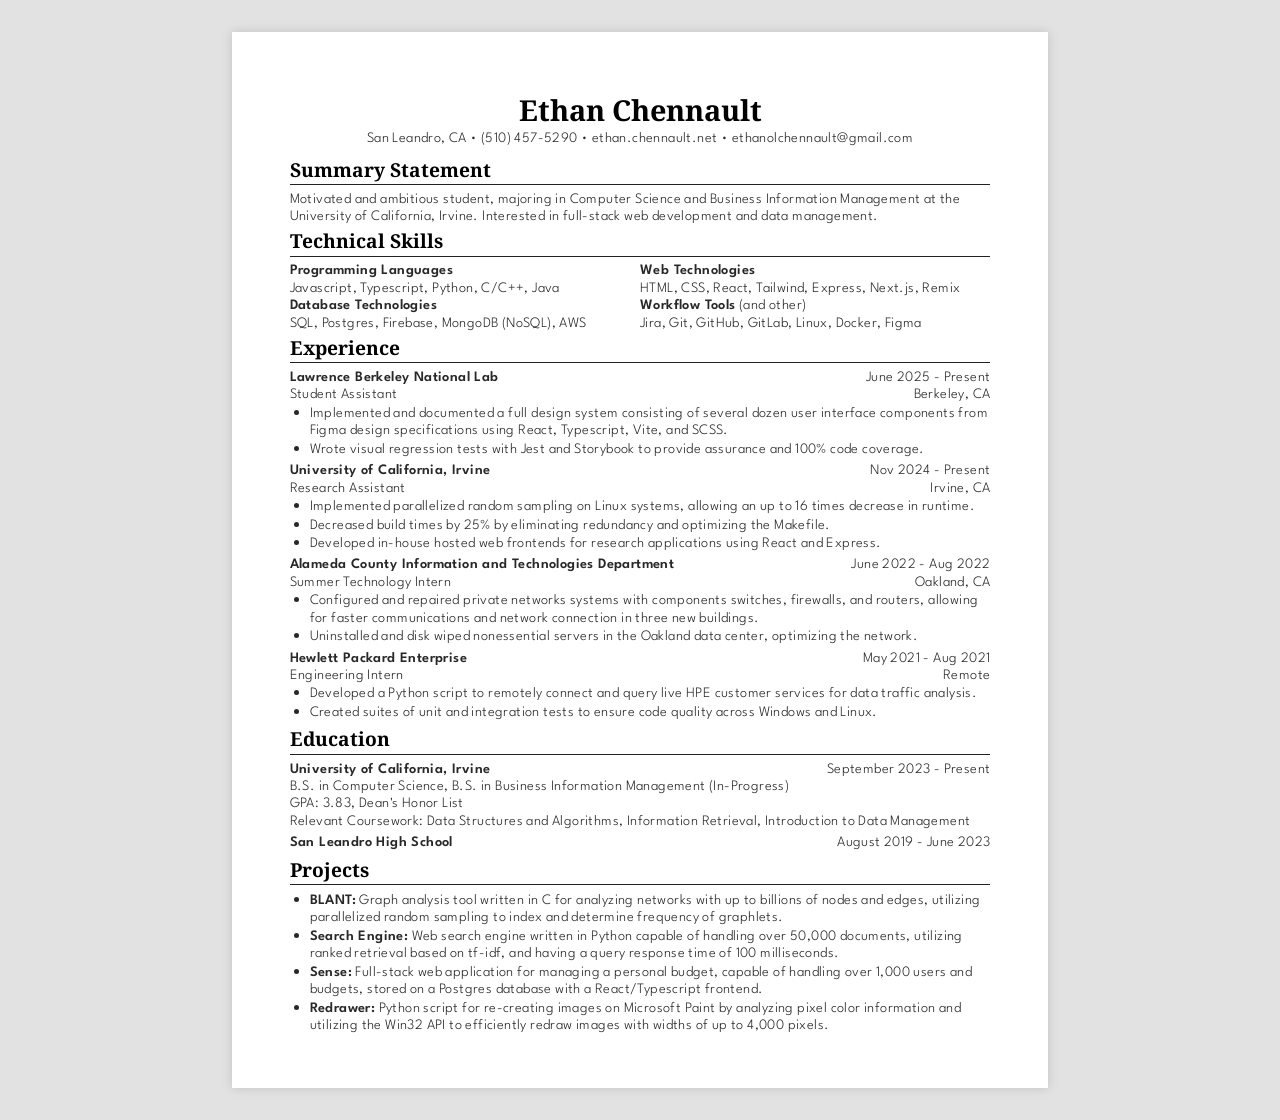
==== index.html @ 08178e6e "complete overhaul" ====
<!DOCTYPE html>
<html lang="en">
  <head>
    <meta charset="UTF-8" />
    <meta name="viewport" content="width=device-width, initial-scale=1.0" />
    <meta http-equiv="X-UA-Compatible" content="ie=edge" />
    <title>Ethan Chennault Resume</title>
    <link rel="stylesheet" href="style.css" />
    <meta name="description" content="Ethan Chennault's Resume" />
    <!-- I need some sort of metadata for myself to monitor the last time I modified -->
    <!-- I just defaulted to schema.org with JSON-LD.-->
    <script type="application/ld+json">
      {
        "@context": "https://schema.org",
        "@type": "WebPage",
        "name": "Ethan Chennault - Resume",
        "description": "Professional Resume for Ethan Chennault",
        "author": {
          "@type": "Person",
          "name": "Ethan Chennault"
        },
        "datePublished": "2025-06-08",
        "dateModified": "2025-06-08"
      }
    </script>
    <script>
      console.log(`
########################################################################################################################
########################################################################################################################
########################################################################################################################
########################################################################################################################
########################################################################################################################
###########                                                     ########################################################
##########                                                       #######################################################
##########                                                       #######################################################
##########                                                       #######################################################
##########           #################################           #######################################################
##########          ###################################          #######################################################
##########          ###################################          #######################################################
##########          ###################################          #######################################################
##########          ###################################          #######################################################
##########          ###################################          #######################################################
##########          ###################################          #######################################################
##########                                                                                                   ###########
##########                                                                                                    ##########
##########                                                                                                    ##########
##########                                                                                                    ##########
##########                                                                                                   ###########
##########          ###################################           ######################################################
##########          ###################################          #######################################################
##########          ###################################          #######################################################
##########          ###################################          #######################################################
##########          ###################################          #######################################################
##########           #################################           #############   Ethan   ###############################
##########                                                       #######################################################
##########                                                       ##################   Chennault   ######################
##########                                                       #######################################################
##########                                                       ########   ethanolchennault@gmail.com   ###############
###########                                                      #######################################################
#######################################################          #######   https://echennau.vercel.app/    #############
#######################################################          #######################################################
#######################################################          #######################################################
#######################################################          #######################################################
#######################################################          #######################################################
#######################################################           ######################################################
#######################################################                                                      ###########
#######################################################                                                       ##########
#######################################################                                                       ##########
#######################################################                                                       ##########
########################################################                                                     ###########
########################################################################################################################
########################################################################################################################
########################################################################################################################
########################################################################################################################
########################################################################################################################
`);
      console.log("Welcome to Ethan Chennault's Resume!");
    </script>
  </head>
  <body>
    <div id="resume">
      <header id="header">
        <h1>Ethan Chennault</h1>
        <p>
          San Leandro, CA • (510) 457-5290 •
          <a href="https://ethan.chennault.net" target="_blank"
            >ethan.chennault.net</a
          >
          •
          <a href="mailto:ethanolchennault@gmail.com"
            >ethanolchennault@gmail.com</a
          >
        </p>
      </header>
      <section id="summary-statement">
        <h2>Summary Statement</h2>
        <hr />
        <p>
          Motivated and ambitious student, majoring in Computer Science and
          Business Information Management at the University of California,
          Irvine. Interested in full-stack web development and data management.
        </p>
      </section>

      <section id="technical-skills">
        <h2>Technical Skills</h2>
        <hr />
        <table id="skills-table">
          <tr>
            <td>
              <b>Programming Languages</b><br />
              Javascript, Typescript, Python, C/C++, Java
            </td>
            <td>
              <b>Web Technologies </b><br />
              HTML, CSS, React, Tailwind, Express, Next.js, Remix
            </td>
          </tr>
          <tr>
            <td>
              <b>Database Technologies </b><br />
              SQL, Postgres, Firebase, MongoDB (NoSQL), AWS
            </td>
            <td>
              <b>Workflow Tools</b> (and other)<br />
              Jira, Git, GitHub, GitLab, Linux, Docker, Figma
            </td>
          </tr>
        </table>
      </section>

      <section id="experience">
        <h2>Experience</h2>
        <hr />
        <section class="experience-item">
          <div class="seperate">
            <b>Lawrence Berkeley National Lab</b>
            <span>June 2025 - Present</span>
          </div>
          <div class="seperate">
            <span>Student Assistant</span>
            <span>Berkeley, CA</span>
          </div>
          <ul>
            <li>
              Implemented and documented a full design system consisting of
              several dozen user interface components from Figma design
              specifications using React, Typescript, Vite, and SCSS.
            </li>
            <li>
              Wrote visual regression tests with Jest and Storybook to provide
              assurance and 100% code coverage.
            </li>
          </ul>
        </section>

        <section class="experience-item">
          <div class="seperate">
            <b>University of California, Irvine</b>
            <span>Nov 2024 - Present</span>
          </div>
          <div class="seperate">
            <span>Research Assistant</span>
            <span>Irvine, CA</span>
          </div>
          <ul>
            <li>
              Implemented parallelized random sampling on Linux systems,
              allowing an up to 16 times decrease in runtime.
            </li>
            <li>
              Decreased build times by 25% by eliminating redundancy and
              optimizing the Makefile.
            </li>
            <li>
              Developed in-house hosted web frontends for research applications
              using React and Express.
            </li>
          </ul>
        </section>

        <section class="experience-item">
          <div class="seperate">
            <b>Alameda County Information and Technologies Department</b>
            <span>June 2022 - Aug 2022</span>
          </div>
          <div class="seperate">
            <span>Summer Technology Intern</span>
            <span>Oakland, CA</span>
          </div>
          <ul>
            <li>
              Configured and repaired private networks systems with components
              switches, firewalls, and routers, allowing for faster
              communications and network connection in three new buildings.
            </li>
            <li>
              Uninstalled and disk wiped nonessential servers in the Oakland
              data center, optimizing the network.
            </li>
          </ul>
        </section>

        <section class="experience-item">
          <div class="seperate">
            <b>Hewlett Packard Enterprise</b>
            <span>May 2021 - Aug 2021</span>
          </div>
          <div class="seperate">
            <span class="title">Engineering Intern</span>
            <span>Remote</span>
          </div>
          <ul>
            <li>
              Developed a Python script to remotely connect and query live HPE
              customer services for data traffic analysis.
            </li>
            <li>
              Created suites of unit and integration tests to ensure code
              quality across Windows and Linux.
            </li>
          </ul>
        </section>
      </section>

      <section id="education">
        <h2>Education</h2>
        <hr />
        <section class="education-item">
          <div class="seperate">
            <b>University of California, Irvine</b>
            <span>September 2023 - Present</span>
          </div>
          <p>
            B.S. in Computer Science, B.S. in Business Information Management
            (In-Progress)
            <br />
            GPA: 3.83, Dean's Honor List
            <br />
            Relevant Coursework: Data Structures and Algorithms, Information
            Retrieval, Introduction to Data Management
          </p>
        </section>
        <section class="education-item">
          <div class="seperate">
            <b>San Leandro High School</b>
            <span>August 2019 - June 2023</span>
          </div>
        </section>
      </section>

      <section id="projects">
        <h2>Projects</h2>
        <hr />
        <ul>
          <li>
            <b>BLANT:</b> Graph analysis tool written in C for analyzing
            networks with up to billions of nodes and edges, utilizing
            parallelized random sampling to index and determine frequency of
            graphlets.
          </li>
          <li>
            <b>Search Engine:</b> Web search engine written in Python capable of
            handling over 50,000 documents, utilizing ranked retrieval based on
            tf-idf, and having a query response time of 100 milliseconds.
          </li>
          <li>
            <b>Sense:</b> Full-stack web application for managing a personal
            budget, capable of handling over 1,000 users and budgets, stored on
            a Postgres database with a React/Typescript frontend.
          </li>
          <li>
            <b>Redrawer:</b> Python script for re-creating images on Microsoft
            Paint by analyzing pixel color information and utilizing the Win32
            API to efficiently redraw images with widths of up to 4,000 pixels.
          </li>
        </ul>
      </section>

      <!-- <section id="additional">
        <h2>Additional</h2>
        <hr />
        <p>
          <b>Languages:</b> English (Native), Mandarin (Conversational)
          <br />
          <b>GitHub:</b> https://github.com/3than0ls
          <br />
          <b>Extracurriculars:</b> VP of Membership Development at Sigep, Cal
          Beta Alpha, volunteering at San Leandro Food Pantry
        </p>
      </section> -->
    </div>
  </body>
</html>
---- style.css ----
@font-face {
  font-family: "League Spartan";
  src: url("./fonts/LeagueSpartan-VariableFont_wght.ttf") format("truetype");
  font-weight: 100 900; /* Variable range */
  font-style: normal;
}

@font-face {
  font-family: "Noto Serif";
  src: url("./fonts/NotoSerif-VariableFont_wdth,wght.ttf") format("truetype");
  font-weight: 100 900; /* Variable range */
  font-style: normal;
}

*,
*::before,
*::after {
  margin: 0;
  padding: 0;
  border: 0;
  box-sizing: border-box;
  text-decoration: none;
}

body {
  display: flex;
  justify-content: center;
  width: 100%;
  height: 100%;
  background: #e2e2e2;
  -webkit-font-smoothing: antialiased;
  -moz-osx-font-smoothing: grayscale;
  text-rendering: optimizeLegibility;
}

/* Typography */
h1 {
  font-size: 1.8rem;
  font-family: "Noto Serif", serif;
}

h2 {
  font-size: 1.2rem;
  font-family: "Noto Serif", serif;
}

h3 {
  font-family: "League Spartan", sans-serif;
  line-height: 1.2;
  font-weight: 600;
}

b,
p,
ul,
li,
span,
table {
  font-size: 0.9rem;
  line-height: 1.09rem;
  letter-spacing: 0.4px;
  font-weight: 300;
  font-family: "League Spartan", sans-serif;
  color: #282828;
}

b {
  font-weight: 600;
}

ul {
  padding-left: 20px;
}

::marker {
  font-size: 1.25rem;
}

a {
  color: inherit;
  text-decoration: none;
}

/* Layout */
header {
  text-align: center;
  margin-bottom: 0.5rem;
  display: flex;
  flex-direction: column;
  gap: 0.1rem;
}

section {
  margin-bottom: 0.1rem;
}

hr {
  margin-top: 0.1rem;
  margin-bottom: 0.35rem;
  border: none;
  border-bottom: 1px solid #222;
}

.seperate {
  display: flex;
  justify-content: space-between;
  align-items: center;
  color: black;
}

.education-item,
.experience-item {
  margin-bottom: 0.25rem;
}

#skills-table {
  width: 100%;
  border-collapse: collapse;
  table-layout: fixed; /* Ensures equal column widths */
}

#skills-table td {
  width: 50%;
  vertical-align: top;
  padding: 0;
}

#resume {
  width: 8.5in;
  height: 11in;
  background: white;
  margin: 2rem auto;
  background: white;
  padding: 0.6in;
  box-shadow: 0 0 10px rgba(0, 0, 0, 0.15);
  overflow: hidden;
}

/* Print styles */
@page {
  size: 8.5in 11in;
  margin: 0;
}

@media print {
  body {
    margin: 0;
    padding: 0;
  }

  #resume {
    margin: 0;
    box-shadow: none;
    page-break-after: always;
  }
}
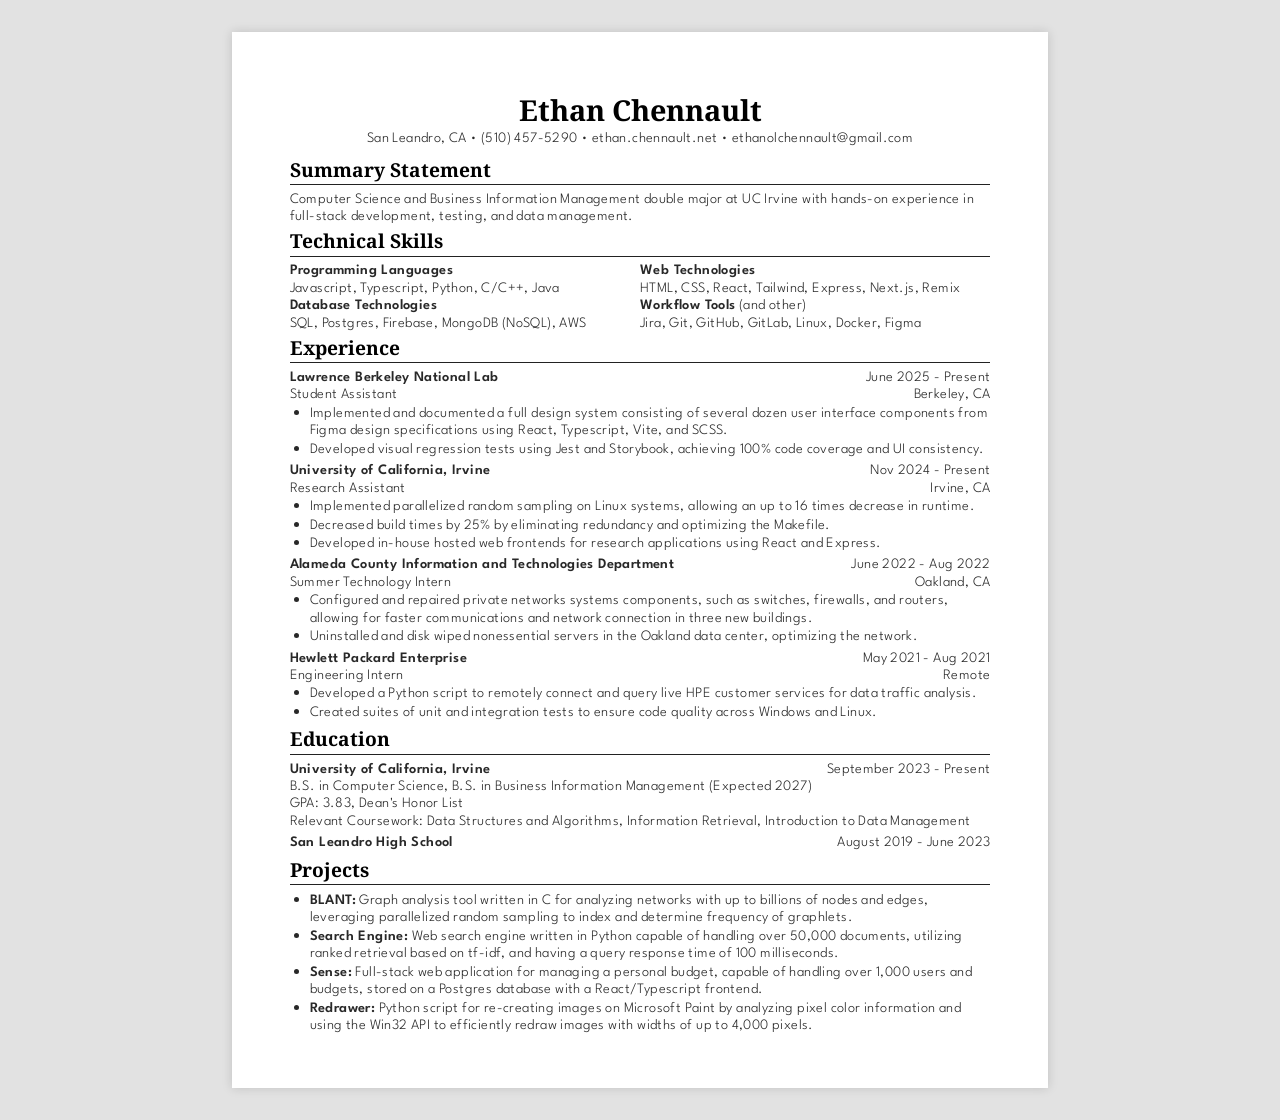
==== commit 712c4ebc: "updated" ====
--- a/index.html
+++ b/index.html
@@ -96,9 +96,9 @@
         <h2>Summary Statement</h2>
         <hr />
         <p>
-          Motivated and ambitious student, majoring in Computer Science and
-          Business Information Management at the University of California,
-          Irvine. Interested in full-stack web development and data management.
+          Computer Science and Business Information Management double major at
+          UC Irvine with hands-on experience in full-stack development, testing,
+          and data management.
         </p>
       </section>
 
@@ -148,8 +148,8 @@
               specifications using React, Typescript, Vite, and SCSS.
             </li>
             <li>
-              Wrote visual regression tests with Jest and Storybook to provide
-              assurance and 100% code coverage.
+              Developed visual regression tests using Jest and Storybook,
+              achieving 100% code coverage and UI consistency.
             </li>
           </ul>
         </section>
@@ -190,8 +190,8 @@
           </div>
           <ul>
             <li>
-              Configured and repaired private networks systems with components
-              switches, firewalls, and routers, allowing for faster
+              Configured and repaired private networks systems components, such
+              as switches, firewalls, and routers, allowing for faster
               communications and network connection in three new buildings.
             </li>
             <li>
@@ -233,7 +233,7 @@
           </div>
           <p>
             B.S. in Computer Science, B.S. in Business Information Management
-            (In-Progress)
+            (Expected 2027)
             <br />
             GPA: 3.83, Dean's Honor List
             <br />
@@ -255,7 +255,7 @@
         <ul>
           <li>
             <b>BLANT:</b> Graph analysis tool written in C for analyzing
-            networks with up to billions of nodes and edges, utilizing
+            networks with up to billions of nodes and edges, leveraging
             parallelized random sampling to index and determine frequency of
             graphlets.
           </li>
@@ -271,24 +271,11 @@
           </li>
           <li>
             <b>Redrawer:</b> Python script for re-creating images on Microsoft
-            Paint by analyzing pixel color information and utilizing the Win32
-            API to efficiently redraw images with widths of up to 4,000 pixels.
+            Paint by analyzing pixel color information and using the Win32 API
+            to efficiently redraw images with widths of up to 4,000 pixels.
           </li>
         </ul>
       </section>
-
-      <!-- <section id="additional">
-        <h2>Additional</h2>
-        <hr />
-        <p>
-          <b>Languages:</b> English (Native), Mandarin (Conversational)
-          <br />
-          <b>GitHub:</b> https://github.com/3than0ls
-          <br />
-          <b>Extracurriculars:</b> VP of Membership Development at Sigep, Cal
-          Beta Alpha, volunteering at San Leandro Food Pantry
-        </p>
-      </section> -->
     </div>
   </body>
 </html>
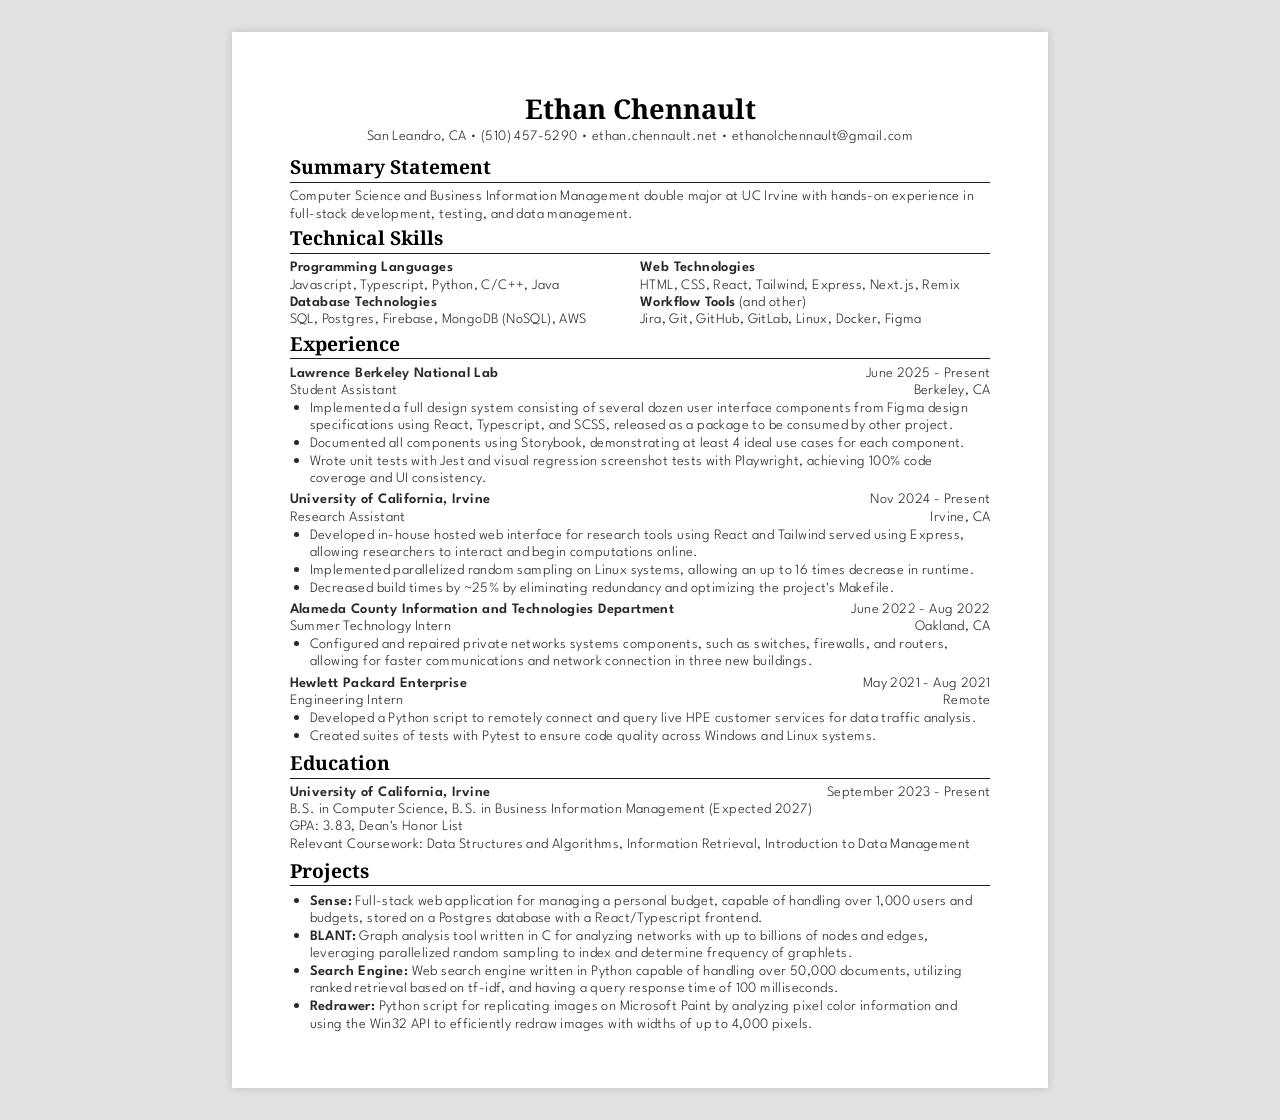
==== commit 910db557: "updated experience, removed high school" ====
--- a/index.html
+++ b/index.html
@@ -143,12 +143,15 @@
           </div>
           <ul>
             <li>
-              Implemented and documented a full design system consisting of
+              Implemented a full design system consisting of
               several dozen user interface components from Figma design
-              specifications using React, Typescript, Vite, and SCSS.
-            </li>
-            <li>
-              Developed visual regression tests using Jest and Storybook,
+              specifications using React, Typescript, and SCSS, released as a package to be consumed by other project.
+            </li>
+            <li>
+              Documented all components using Storybook, demonstrating at least 4 ideal use cases for each component.
+            </li>
+            <li>
+              Wrote unit tests with Jest and visual regression screenshot tests with Playwright,
               achieving 100% code coverage and UI consistency.
             </li>
           </ul>
@@ -165,16 +168,17 @@
           </div>
           <ul>
             <li>
+              Developed in-house hosted web interface for research tools
+              using React and Tailwind served using Express, allowing 
+              researchers to interact and begin computations online.
+            </li>
+            <li>
               Implemented parallelized random sampling on Linux systems,
               allowing an up to 16 times decrease in runtime.
             </li>
             <li>
-              Decreased build times by 25% by eliminating redundancy and
-              optimizing the Makefile.
-            </li>
-            <li>
-              Developed in-house hosted web frontends for research applications
-              using React and Express.
+              Decreased build times by ~25% by eliminating redundancy and
+              optimizing the project's Makefile.
             </li>
           </ul>
         </section>
@@ -194,10 +198,6 @@
               as switches, firewalls, and routers, allowing for faster
               communications and network connection in three new buildings.
             </li>
-            <li>
-              Uninstalled and disk wiped nonessential servers in the Oakland
-              data center, optimizing the network.
-            </li>
           </ul>
         </section>
 
@@ -216,8 +216,8 @@
               customer services for data traffic analysis.
             </li>
             <li>
-              Created suites of unit and integration tests to ensure code
-              quality across Windows and Linux.
+              Created suites of tests with Pytest to ensure code
+              quality across Windows and Linux systems.
             </li>
           </ul>
         </section>
@@ -241,18 +241,23 @@
             Retrieval, Introduction to Data Management
           </p>
         </section>
-        <section class="education-item">
+        <!-- <section class="education-item">
           <div class="seperate">
             <b>San Leandro High School</b>
             <span>August 2019 - June 2023</span>
           </div>
-        </section>
+        </section> -->
       </section>
 
       <section id="projects">
         <h2>Projects</h2>
         <hr />
         <ul>
+          <li>
+            <b>Sense:</b> Full-stack web application for managing a personal
+            budget, capable of handling over 1,000 users and budgets, stored on
+            a Postgres database with a React/Typescript frontend.
+          </li>
           <li>
             <b>BLANT:</b> Graph analysis tool written in C for analyzing
             networks with up to billions of nodes and edges, leveraging
@@ -265,12 +270,7 @@
             tf-idf, and having a query response time of 100 milliseconds.
           </li>
           <li>
-            <b>Sense:</b> Full-stack web application for managing a personal
-            budget, capable of handling over 1,000 users and budgets, stored on
-            a Postgres database with a React/Typescript frontend.
-          </li>
-          <li>
-            <b>Redrawer:</b> Python script for re-creating images on Microsoft
+            <b>Redrawer:</b> Python script for replicating images on Microsoft
             Paint by analyzing pixel color information and using the Win32 API
             to efficiently redraw images with widths of up to 4,000 pixels.
           </li>
--- a/style.css
+++ b/style.css
@@ -1,14 +1,16 @@
 @font-face {
   font-family: "League Spartan";
   src: url("./fonts/LeagueSpartan-VariableFont_wght.ttf") format("truetype");
-  font-weight: 100 900; /* Variable range */
+  font-weight: 100 900;
+  /* Variable range */
   font-style: normal;
 }
 
 @font-face {
   font-family: "Noto Serif";
   src: url("./fonts/NotoSerif-VariableFont_wdth,wght.ttf") format("truetype");
-  font-weight: 100 900; /* Variable range */
+  font-weight: 100 900;
+  /* Variable range */
   font-style: normal;
 }
 
@@ -35,7 +37,7 @@
 
 /* Typography */
 h1 {
-  font-size: 1.8rem;
+  font-size: 1.7rem;
   font-family: "Noto Serif", serif;
 }
 
@@ -57,7 +59,7 @@
 span,
 table {
   font-size: 0.9rem;
-  line-height: 1.09rem;
+  line-height: 1.07rem;
   letter-spacing: 0.4px;
   font-weight: 300;
   font-family: "League Spartan", sans-serif;
@@ -116,7 +118,8 @@
 #skills-table {
   width: 100%;
   border-collapse: collapse;
-  table-layout: fixed; /* Ensures equal column widths */
+  table-layout: fixed;
+  /* Ensures equal column widths */
 }
 
 #skills-table td {
@@ -153,4 +156,4 @@
     box-shadow: none;
     page-break-after: always;
   }
-}
+}
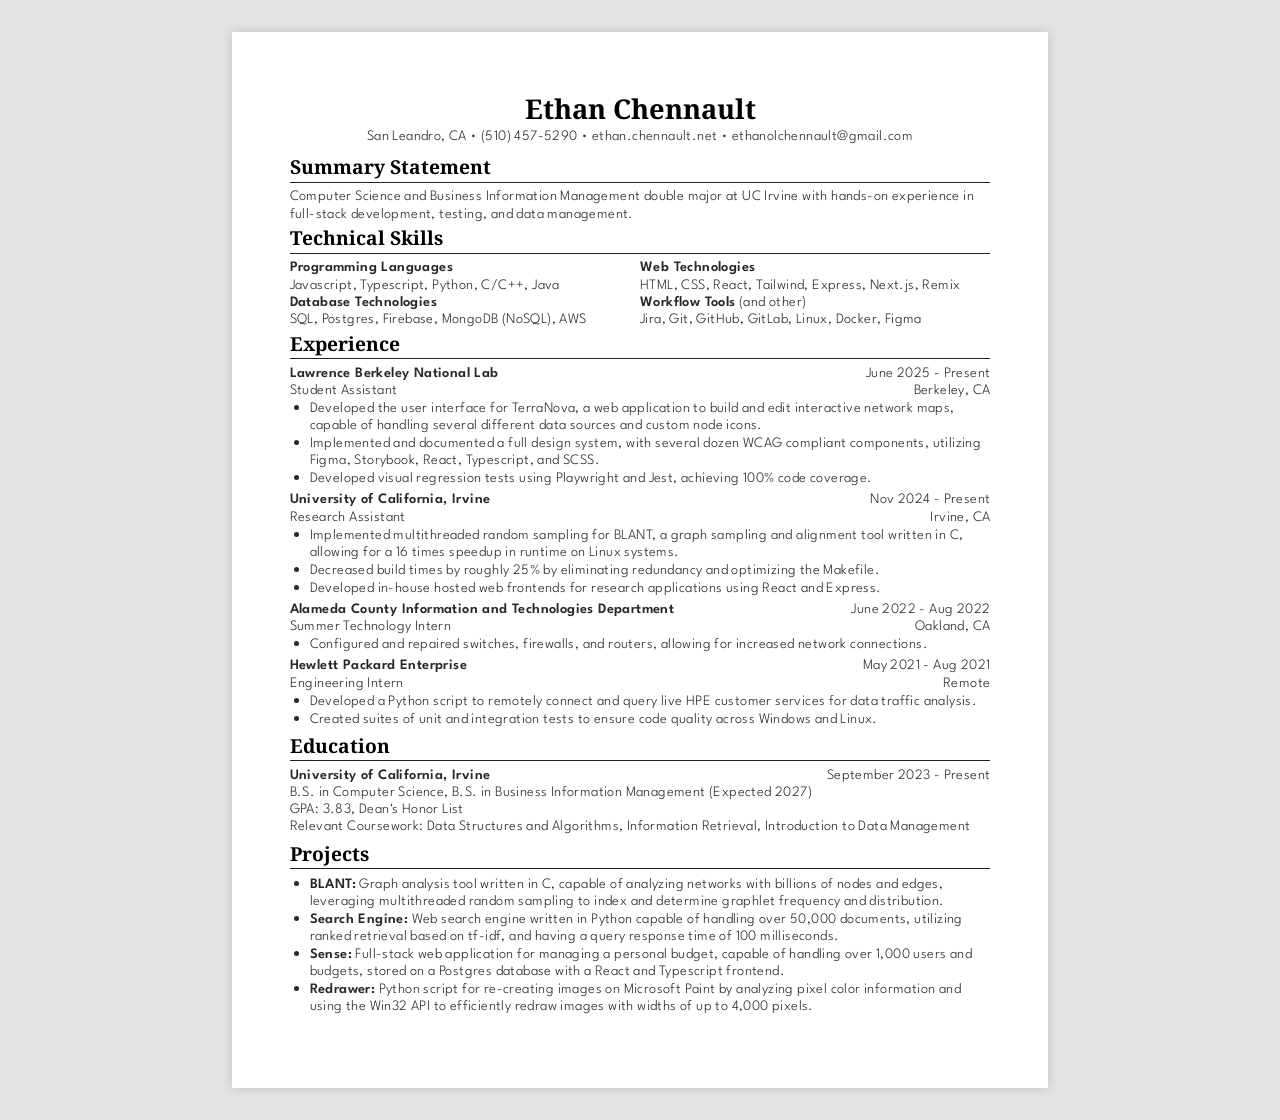
==== commit d603574a: "updated" ====
--- a/index.html
+++ b/index.html
@@ -143,16 +143,18 @@
           </div>
           <ul>
             <li>
-              Implemented a full design system consisting of
-              several dozen user interface components from Figma design
-              specifications using React, Typescript, and SCSS, released as a package to be consumed by other project.
-            </li>
-            <li>
-              Documented all components using Storybook, demonstrating at least 4 ideal use cases for each component.
-            </li>
-            <li>
-              Wrote unit tests with Jest and visual regression screenshot tests with Playwright,
-              achieving 100% code coverage and UI consistency.
+              Developed the user interface for TerraNova, a web application to
+              build and edit interactive network maps, capable of handling
+              several different data sources and custom node icons.
+            </li>
+            <li>
+              Implemented and documented a full design system, with several
+              dozen WCAG compliant components, utilizing Figma, Storybook,
+              React, Typescript, and SCSS.
+            </li>
+            <li>
+              Developed visual regression tests using Playwright and Jest,
+              achieving 100% code coverage.
             </li>
           </ul>
         </section>
@@ -168,17 +170,17 @@
           </div>
           <ul>
             <li>
-              Developed in-house hosted web interface for research tools
-              using React and Tailwind served using Express, allowing 
-              researchers to interact and begin computations online.
-            </li>
-            <li>
-              Implemented parallelized random sampling on Linux systems,
-              allowing an up to 16 times decrease in runtime.
-            </li>
-            <li>
-              Decreased build times by ~25% by eliminating redundancy and
-              optimizing the project's Makefile.
+              Implemented multithreaded random sampling for BLANT, a graph
+              sampling and alignment tool written in C, allowing for a 16 times
+              speedup in runtime on Linux systems.
+            </li>
+            <li>
+              Decreased build times by roughly 25% by eliminating redundancy and
+              optimizing the Makefile.
+            </li>
+            <li>
+              Developed in-house hosted web frontends for research applications
+              using React and Express.
             </li>
           </ul>
         </section>
@@ -194,10 +196,13 @@
           </div>
           <ul>
             <li>
-              Configured and repaired private networks systems components, such
-              as switches, firewalls, and routers, allowing for faster
-              communications and network connection in three new buildings.
-            </li>
+              Configured and repaired switches, firewalls, and routers, allowing
+              for increased network connections.
+            </li>
+            <!-- <li>
+              Uninstalled and disk wiped nonessential servers in the Oakland
+              data center, optimizing the network.
+            </li> -->
           </ul>
         </section>
 
@@ -216,8 +221,8 @@
               customer services for data traffic analysis.
             </li>
             <li>
-              Created suites of tests with Pytest to ensure code
-              quality across Windows and Linux systems.
+              Created suites of unit and integration tests to ensure code
+              quality across Windows and Linux.
             </li>
           </ul>
         </section>
@@ -254,15 +259,10 @@
         <hr />
         <ul>
           <li>
-            <b>Sense:</b> Full-stack web application for managing a personal
-            budget, capable of handling over 1,000 users and budgets, stored on
-            a Postgres database with a React/Typescript frontend.
-          </li>
-          <li>
-            <b>BLANT:</b> Graph analysis tool written in C for analyzing
-            networks with up to billions of nodes and edges, leveraging
-            parallelized random sampling to index and determine frequency of
-            graphlets.
+            <b>BLANT:</b> Graph analysis tool written in C, capable of analyzing
+            networks with billions of nodes and edges, leveraging multithreaded
+            random sampling to index and determine graphlet frequency and
+            distribution.
           </li>
           <li>
             <b>Search Engine:</b> Web search engine written in Python capable of
@@ -270,7 +270,12 @@
             tf-idf, and having a query response time of 100 milliseconds.
           </li>
           <li>
-            <b>Redrawer:</b> Python script for replicating images on Microsoft
+            <b>Sense:</b> Full-stack web application for managing a personal
+            budget, capable of handling over 1,000 users and budgets, stored on
+            a Postgres database with a React and Typescript frontend.
+          </li>
+          <li>
+            <b>Redrawer:</b> Python script for re-creating images on Microsoft
             Paint by analyzing pixel color information and using the Win32 API
             to efficiently redraw images with widths of up to 4,000 pixels.
           </li>
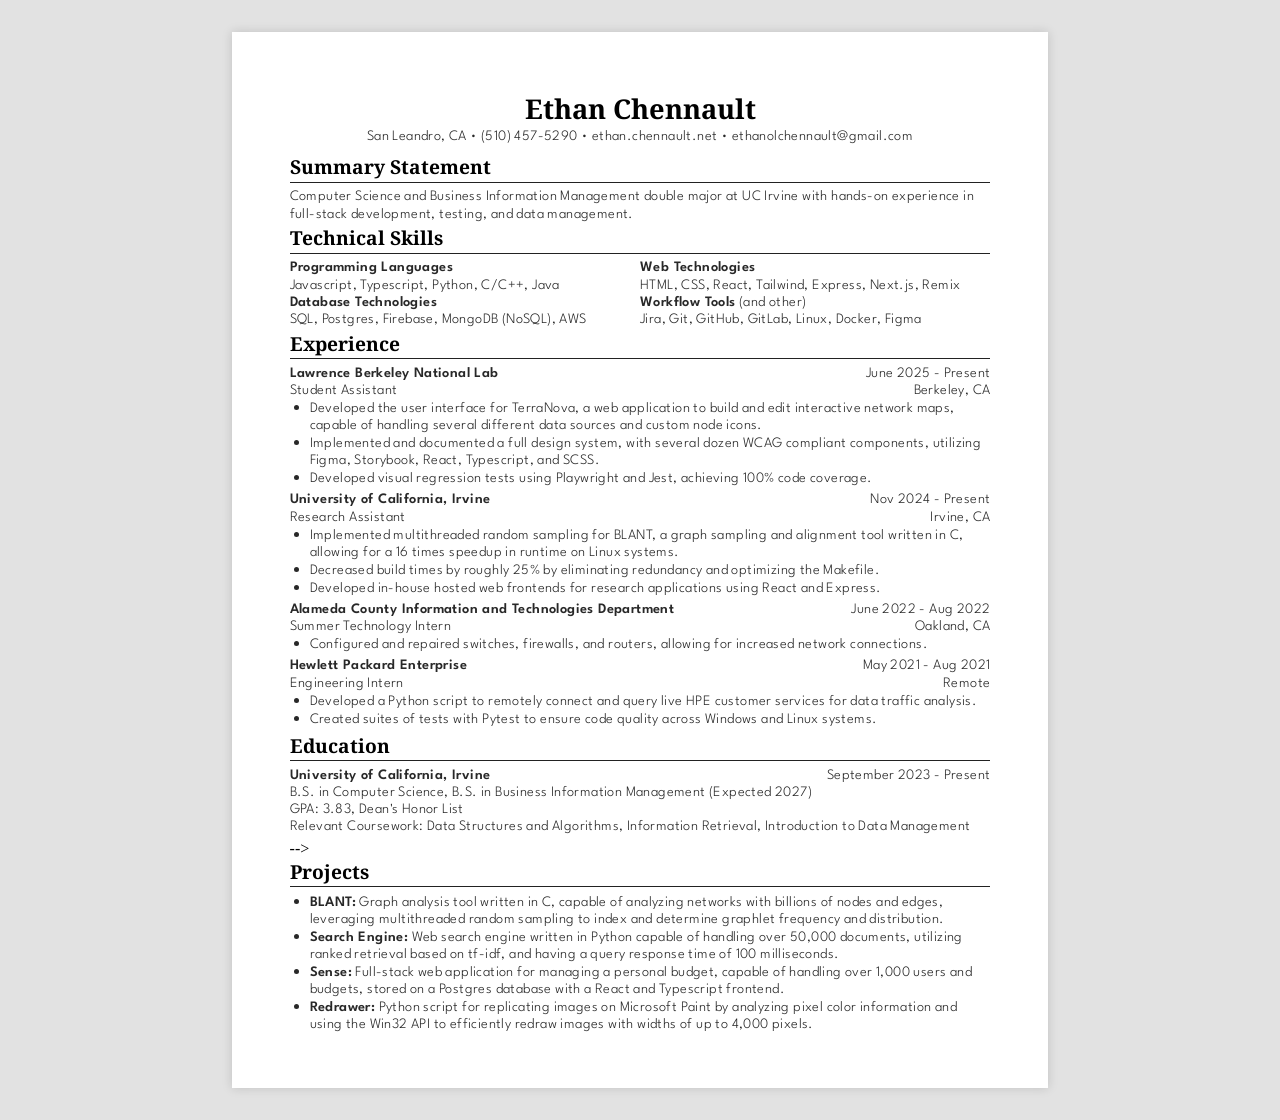
==== commit 6d9a3d64: "Merge branch 'master' of https://github.com/3than0ls/resume" ====
--- a/index.html
+++ b/index.html
@@ -221,8 +221,8 @@
               customer services for data traffic analysis.
             </li>
             <li>
-              Created suites of unit and integration tests to ensure code
-              quality across Windows and Linux.
+              Created suites of tests with Pytest to ensure code
+              quality across Windows and Linux systems.
             </li>
           </ul>
         </section>
@@ -247,10 +247,12 @@
           </p>
         </section>
         <!-- <section class="education-item">
+        <!-- <section class="education-item">
           <div class="seperate">
             <b>San Leandro High School</b>
             <span>August 2019 - June 2023</span>
           </div>
+        </section> -->
         </section> -->
       </section>
 
@@ -275,7 +277,7 @@
             a Postgres database with a React and Typescript frontend.
           </li>
           <li>
-            <b>Redrawer:</b> Python script for re-creating images on Microsoft
+            <b>Redrawer:</b> Python script for replicating images on Microsoft
             Paint by analyzing pixel color information and using the Win32 API
             to efficiently redraw images with widths of up to 4,000 pixels.
           </li>
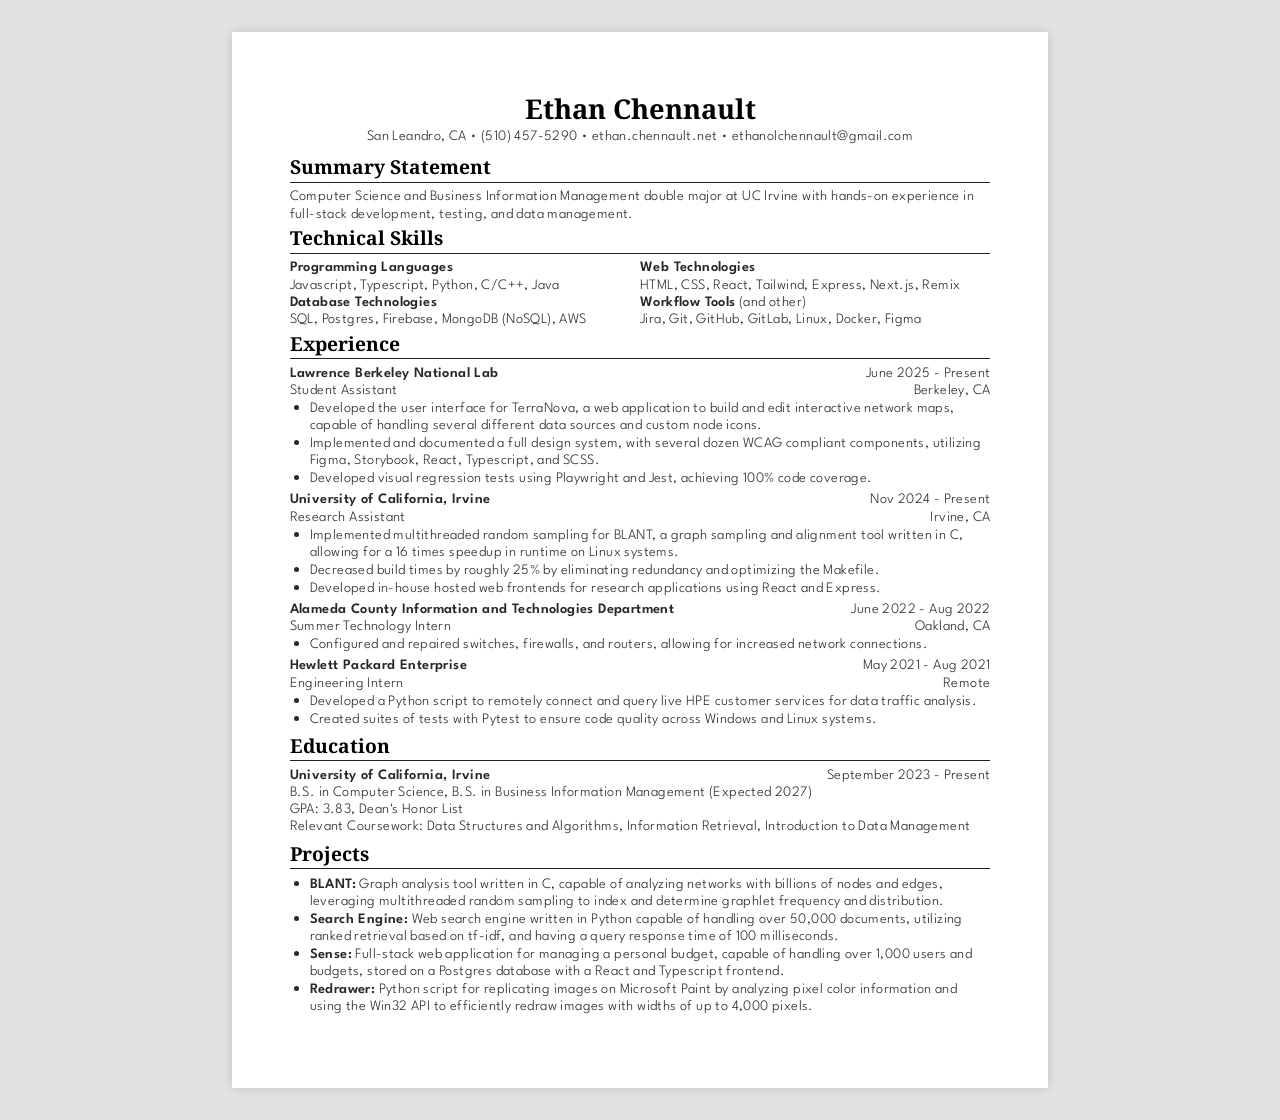
==== commit 29d1be32: "fix" ====
--- a/index.html
+++ b/index.html
@@ -247,13 +247,12 @@
           </p>
         </section>
         <!-- <section class="education-item">
-        <!-- <section class="education-item">
           <div class="seperate">
             <b>San Leandro High School</b>
             <span>August 2019 - June 2023</span>
           </div>
         </section> -->
-        </section> -->
+        </section>
       </section>
 
       <section id="projects">
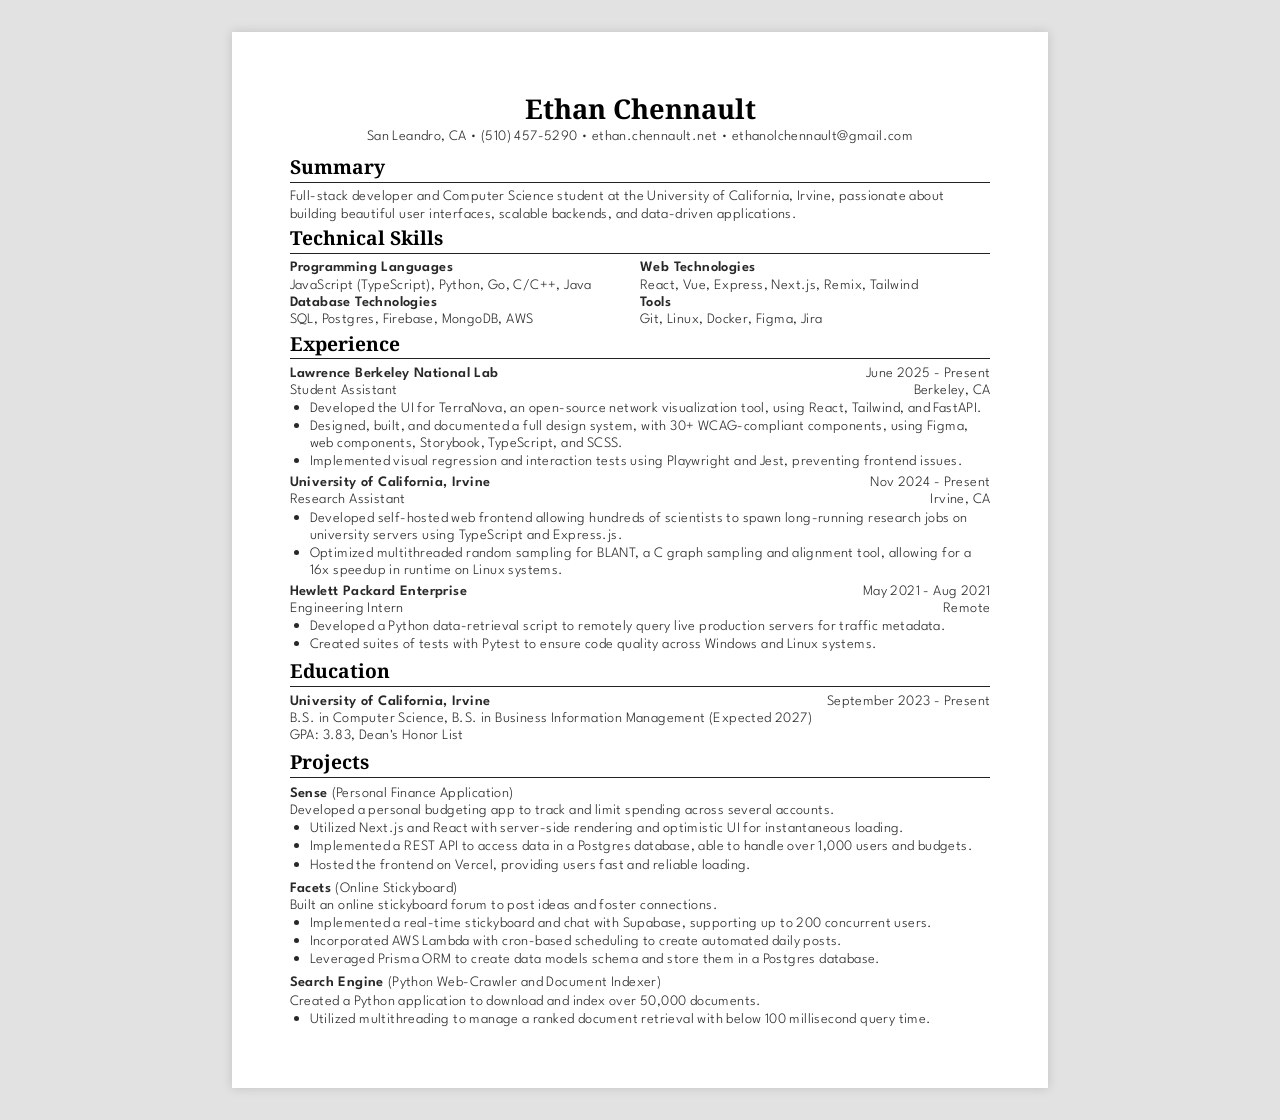
==== commit aeb8a72b: "updated" ====
--- a/index.html
+++ b/index.html
@@ -93,12 +93,12 @@
         </p>
       </header>
       <section id="summary-statement">
-        <h2>Summary Statement</h2>
+        <h2>Summary</h2>
         <hr />
         <p>
-          Computer Science and Business Information Management double major at
-          UC Irvine with hands-on experience in full-stack development, testing,
-          and data management.
+          Full-stack developer and Computer Science student at the University of
+          California, Irvine, passionate about building beautiful user
+          interfaces, scalable backends, and data-driven applications.
         </p>
       </section>
 
@@ -109,21 +109,21 @@
           <tr>
             <td>
               <b>Programming Languages</b><br />
-              Javascript, Typescript, Python, C/C++, Java
+              JavaScript (TypeScript), Python, Go, C/C++, Java
             </td>
             <td>
               <b>Web Technologies </b><br />
-              HTML, CSS, React, Tailwind, Express, Next.js, Remix
+              React, Vue, Express, Next.js, Remix, Tailwind
             </td>
           </tr>
           <tr>
             <td>
               <b>Database Technologies </b><br />
-              SQL, Postgres, Firebase, MongoDB (NoSQL), AWS
+              SQL, Postgres, Firebase, MongoDB, AWS
             </td>
             <td>
-              <b>Workflow Tools</b> (and other)<br />
-              Jira, Git, GitHub, GitLab, Linux, Docker, Figma
+              <b>Tools</b><br />
+              Git, Linux, Docker, Figma, Jira
             </td>
           </tr>
         </table>
@@ -143,18 +143,17 @@
           </div>
           <ul>
             <li>
-              Developed the user interface for TerraNova, a web application to
-              build and edit interactive network maps, capable of handling
-              several different data sources and custom node icons.
-            </li>
-            <li>
-              Implemented and documented a full design system, with several
-              dozen WCAG compliant components, utilizing Figma, Storybook,
-              React, Typescript, and SCSS.
-            </li>
-            <li>
-              Developed visual regression tests using Playwright and Jest,
-              achieving 100% code coverage.
+              Developed the UI for TerraNova, an open-source network
+              visualization tool, using React, Tailwind, and FastAPI.
+            </li>
+            <li>
+              Designed, built, and documented a full design system, with 30+
+              WCAG-compliant components, using Figma, web components, Storybook,
+              TypeScript, and SCSS.
+            </li>
+            <li>
+              Implemented visual regression and interaction tests using
+              Playwright and Jest, preventing frontend issues.
             </li>
           </ul>
         </section>
@@ -170,22 +169,19 @@
           </div>
           <ul>
             <li>
-              Implemented multithreaded random sampling for BLANT, a graph
-              sampling and alignment tool written in C, allowing for a 16 times
-              speedup in runtime on Linux systems.
-            </li>
-            <li>
-              Decreased build times by roughly 25% by eliminating redundancy and
-              optimizing the Makefile.
-            </li>
-            <li>
-              Developed in-house hosted web frontends for research applications
-              using React and Express.
-            </li>
-          </ul>
-        </section>
-
-        <section class="experience-item">
+              Developed self-hosted web frontend allowing hundreds of scientists
+              to spawn long-running research jobs on university servers using
+              TypeScript and Express.js.
+            </li>
+            <li>
+              Optimized multithreaded random sampling for BLANT, a C graph
+              sampling and alignment tool, allowing for a 16x speedup in runtime
+              on Linux systems.
+            </li>
+          </ul>
+        </section>
+
+        <!-- <section class="experience-item">
           <div class="seperate">
             <b>Alameda County Information and Technologies Department</b>
             <span>June 2022 - Aug 2022</span>
@@ -199,12 +195,12 @@
               Configured and repaired switches, firewalls, and routers, allowing
               for increased network connections.
             </li>
-            <!-- <li>
+           <li>
               Uninstalled and disk wiped nonessential servers in the Oakland
               data center, optimizing the network.
-            </li> -->
-          </ul>
-        </section>
+            </li>
+          </ul>
+        </section> -->
 
         <section class="experience-item">
           <div class="seperate">
@@ -217,12 +213,12 @@
           </div>
           <ul>
             <li>
-              Developed a Python script to remotely connect and query live HPE
-              customer services for data traffic analysis.
-            </li>
-            <li>
-              Created suites of tests with Pytest to ensure code
-              quality across Windows and Linux systems.
+              Developed a Python data-retrieval script to remotely query live
+              production servers for traffic metadata.
+            </li>
+            <li>
+              Created suites of tests with Pytest to ensure code quality across
+              Windows and Linux systems.
             </li>
           </ul>
         </section>
@@ -241,9 +237,9 @@
             (Expected 2027)
             <br />
             GPA: 3.83, Dean's Honor List
-            <br />
+            <!-- <br />
             Relevant Coursework: Data Structures and Algorithms, Information
-            Retrieval, Introduction to Data Management
+            Retrieval, Introduction to Data Management -->
           </p>
         </section>
         <!-- <section class="education-item">
@@ -252,35 +248,78 @@
             <span>August 2019 - June 2023</span>
           </div>
         </section> -->
-        </section>
       </section>
 
       <section id="projects">
         <h2>Projects</h2>
         <hr />
-        <ul>
-          <li>
-            <b>BLANT:</b> Graph analysis tool written in C, capable of analyzing
-            networks with billions of nodes and edges, leveraging multithreaded
-            random sampling to index and determine graphlet frequency and
-            distribution.
-          </li>
-          <li>
-            <b>Search Engine:</b> Web search engine written in Python capable of
-            handling over 50,000 documents, utilizing ranked retrieval based on
-            tf-idf, and having a query response time of 100 milliseconds.
-          </li>
-          <li>
-            <b>Sense:</b> Full-stack web application for managing a personal
-            budget, capable of handling over 1,000 users and budgets, stored on
-            a Postgres database with a React and Typescript frontend.
-          </li>
-          <li>
-            <b>Redrawer:</b> Python script for replicating images on Microsoft
-            Paint by analyzing pixel color information and using the Win32 API
-            to efficiently redraw images with widths of up to 4,000 pixels.
-          </li>
-        </ul>
+
+        <section class="project-item">
+          <div><b>Sense</b> <span>(Personal Finance Application)</span></div>
+          <div>
+            <p>
+              Developed a personal budgeting app to track and limit spending
+              across several accounts.
+            </p>
+          </div>
+          <ul>
+            <li>
+              Utilized Next.js and React with server-side rendering and
+              optimistic UI for instantaneous loading.
+            </li>
+            <li>
+              Implemented a REST API to access data in a Postgres database, able
+              to handle over 1,000 users and budgets.
+            </li>
+            <li>
+              Hosted the frontend on Vercel, providing users fast and reliable
+              loading.
+            </li>
+          </ul>
+        </section>
+
+        <section class="project-item">
+          <div><b>Facets </b> <span>(Online Stickyboard)</span></div>
+          <div>
+            <p>
+              Built an online stickyboard forum to post ideas and foster
+              connections.
+            </p>
+          </div>
+          <ul>
+            <li>
+              Implemented a real-time stickyboard and chat with Supabase,
+              supporting up to 200 concurrent users.
+            </li>
+            <li>
+              Incorporated AWS Lambda with cron-based scheduling to create
+              automated daily posts.
+            </li>
+            <li>
+              Leveraged Prisma ORM to create data models schema and store them
+              in a Postgres database.
+            </li>
+          </ul>
+        </section>
+
+        <section class="project-item">
+          <div>
+            <b>Search Engine</b>
+            <span>(Python Web-Crawler and Document Indexer)</span>
+          </div>
+          <div>
+            <span>
+              Created a Python application to download and index over 50,000
+              documents.
+            </span>
+          </div>
+          <ul>
+            <li>
+              Utilized multithreading to manage a ranked document retrieval with
+              below 100 millisecond query time.
+            </li>
+          </ul>
+        </section>
       </section>
     </div>
   </body>
--- a/style.css
+++ b/style.css
@@ -111,7 +111,8 @@
 }
 
 .education-item,
-.experience-item {
+.experience-item,
+.project-item {
   margin-bottom: 0.25rem;
 }
 
@@ -119,11 +120,10 @@
   width: 100%;
   border-collapse: collapse;
   table-layout: fixed;
-  /* Ensures equal column widths */
 }
 
 #skills-table td {
-  width: 50%;
+  width: 100%;
   vertical-align: top;
   padding: 0;
 }
@@ -156,4 +156,4 @@
     box-shadow: none;
     page-break-after: always;
   }
-}+}
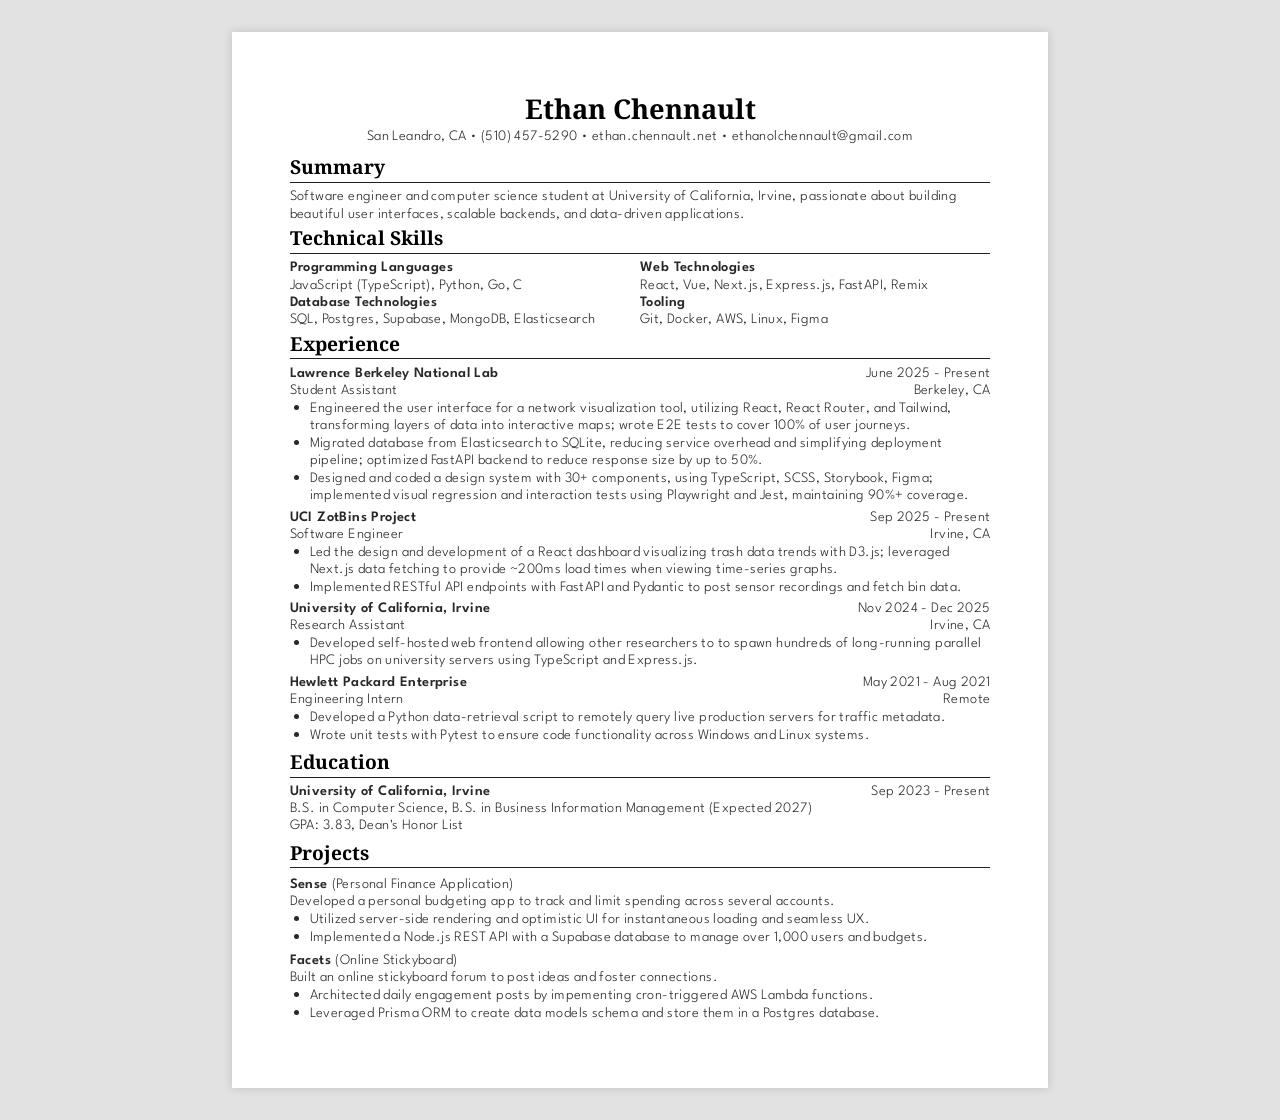
==== commit 10ac16b3: "updated" ====
--- a/index.html
+++ b/index.html
@@ -1,4 +1,4 @@
-<!DOCTYPE html>
+<!doctype html>
 <html lang="en">
   <head>
     <meta charset="UTF-8" />
@@ -96,7 +96,7 @@
         <h2>Summary</h2>
         <hr />
         <p>
-          Full-stack developer and Computer Science student at the University of
+          Software engineer and computer science student at University of
           California, Irvine, passionate about building beautiful user
           interfaces, scalable backends, and data-driven applications.
         </p>
@@ -109,21 +109,21 @@
           <tr>
             <td>
               <b>Programming Languages</b><br />
-              JavaScript (TypeScript), Python, Go, C/C++, Java
+              JavaScript (TypeScript), Python, Go, C
             </td>
             <td>
               <b>Web Technologies </b><br />
-              React, Vue, Express, Next.js, Remix, Tailwind
+              React, Vue, Next.js, Express.js, FastAPI, Remix
             </td>
           </tr>
           <tr>
             <td>
               <b>Database Technologies </b><br />
-              SQL, Postgres, Firebase, MongoDB, AWS
-            </td>
-            <td>
-              <b>Tools</b><br />
-              Git, Linux, Docker, Figma, Jira
+              SQL, Postgres, Supabase, MongoDB, Elasticsearch
+            </td>
+            <td>
+              <b>Tooling</b><br />
+              Git, Docker, AWS, Linux, Figma
             </td>
           </tr>
         </table>
@@ -143,17 +143,42 @@
           </div>
           <ul>
             <li>
-              Developed the UI for TerraNova, an open-source network
-              visualization tool, using React, Tailwind, and FastAPI.
-            </li>
-            <li>
-              Designed, built, and documented a full design system, with 30+
-              WCAG-compliant components, using Figma, web components, Storybook,
-              TypeScript, and SCSS.
-            </li>
-            <li>
-              Implemented visual regression and interaction tests using
-              Playwright and Jest, preventing frontend issues.
+              Engineered the user interface for a network visualization tool,
+              utilizing React, React Router, and Tailwind, transforming layers
+              of data into interactive maps; wrote E2E tests to cover 100% of
+              user journeys.
+            </li>
+            <li>
+              Migrated database from Elasticsearch to SQLite, reducing service
+              overhead and simplifying deployment pipeline; optimized FastAPI
+              backend to reduce response size by up to 50%.
+            </li>
+            <li>
+              Designed and coded a design system with 30+ components, using
+              TypeScript, SCSS, Storybook, Figma; implemented visual regression and interaction tests using
+              Playwright and Jest, maintaining 90%+ coverage.
+            </li>
+          </ul>
+        </section>
+
+        <section class="experience-item">
+          <div class="seperate">
+            <b>UCI ZotBins Project</b>
+            <span>Sep 2025 - Present</span>
+          </div>
+          <div class="seperate">
+            <span>Software Engineer</span>
+            <span>Irvine, CA</span>
+          </div>
+          <ul>
+            <li>
+              Led the design and development of a React dashboard visualizing
+              trash data trends with D3.js; leveraged Next.js data fetching to
+              provide ~200ms load times when viewing time-series graphs.
+            </li>
+            <li>
+              Implemented RESTful API endpoints with FastAPI and Pydantic to
+              post sensor recordings and fetch bin data.
             </li>
           </ul>
         </section>
@@ -161,7 +186,7 @@
         <section class="experience-item">
           <div class="seperate">
             <b>University of California, Irvine</b>
-            <span>Nov 2024 - Present</span>
+            <span>Nov 2024 - Dec 2025</span>
           </div>
           <div class="seperate">
             <span>Research Assistant</span>
@@ -169,39 +194,12 @@
           </div>
           <ul>
             <li>
-              Developed self-hosted web frontend allowing hundreds of scientists
-              to spawn long-running research jobs on university servers using
-              TypeScript and Express.js.
-            </li>
-            <li>
-              Optimized multithreaded random sampling for BLANT, a C graph
-              sampling and alignment tool, allowing for a 16x speedup in runtime
-              on Linux systems.
-            </li>
-          </ul>
-        </section>
-
-        <!-- <section class="experience-item">
-          <div class="seperate">
-            <b>Alameda County Information and Technologies Department</b>
-            <span>June 2022 - Aug 2022</span>
-          </div>
-          <div class="seperate">
-            <span>Summer Technology Intern</span>
-            <span>Oakland, CA</span>
-          </div>
-          <ul>
-            <li>
-              Configured and repaired switches, firewalls, and routers, allowing
-              for increased network connections.
-            </li>
-           <li>
-              Uninstalled and disk wiped nonessential servers in the Oakland
-              data center, optimizing the network.
-            </li>
-          </ul>
-        </section> -->
-
+              Developed self-hosted web frontend allowing other researchers to
+              to spawn hundreds of long-running parallel HPC jobs on university
+              servers using TypeScript and Express.js.
+            </li>
+          </ul>
+        </section>
         <section class="experience-item">
           <div class="seperate">
             <b>Hewlett Packard Enterprise</b>
@@ -217,7 +215,7 @@
               production servers for traffic metadata.
             </li>
             <li>
-              Created suites of tests with Pytest to ensure code quality across
+              Wrote unit tests with Pytest to ensure code functionality across
               Windows and Linux systems.
             </li>
           </ul>
@@ -230,24 +228,15 @@
         <section class="education-item">
           <div class="seperate">
             <b>University of California, Irvine</b>
-            <span>September 2023 - Present</span>
+            <span>Sep 2023 - Present</span>
           </div>
           <p>
             B.S. in Computer Science, B.S. in Business Information Management
             (Expected 2027)
             <br />
             GPA: 3.83, Dean's Honor List
-            <!-- <br />
-            Relevant Coursework: Data Structures and Algorithms, Information
-            Retrieval, Introduction to Data Management -->
           </p>
         </section>
-        <!-- <section class="education-item">
-          <div class="seperate">
-            <b>San Leandro High School</b>
-            <span>August 2019 - June 2023</span>
-          </div>
-        </section> -->
       </section>
 
       <section id="projects">
@@ -264,16 +253,12 @@
           </div>
           <ul>
             <li>
-              Utilized Next.js and React with server-side rendering and
-              optimistic UI for instantaneous loading.
-            </li>
-            <li>
-              Implemented a REST API to access data in a Postgres database, able
-              to handle over 1,000 users and budgets.
-            </li>
-            <li>
-              Hosted the frontend on Vercel, providing users fast and reliable
-              loading.
+              Utilized server-side rendering and optimistic UI for instantaneous
+              loading and seamless UX.
+            </li>
+            <li>
+              Implemented a Node.js REST API with a Supabase database to manage
+              over 1,000 users and budgets.
             </li>
           </ul>
         </section>
@@ -287,36 +272,16 @@
             </p>
           </div>
           <ul>
-            <li>
+            <!-- <li>
               Implemented a real-time stickyboard and chat with Supabase,
               supporting up to 200 concurrent users.
-            </li>
-            <li>
-              Incorporated AWS Lambda with cron-based scheduling to create
-              automated daily posts.
+            </li> -->
+            <li>
+              Architected daily engagement posts by impementing cron-triggered AWS Lambda functions.
             </li>
             <li>
               Leveraged Prisma ORM to create data models schema and store them
               in a Postgres database.
-            </li>
-          </ul>
-        </section>
-
-        <section class="project-item">
-          <div>
-            <b>Search Engine</b>
-            <span>(Python Web-Crawler and Document Indexer)</span>
-          </div>
-          <div>
-            <span>
-              Created a Python application to download and index over 50,000
-              documents.
-            </span>
-          </div>
-          <ul>
-            <li>
-              Utilized multithreading to manage a ranked document retrieval with
-              below 100 millisecond query time.
             </li>
           </ul>
         </section>
